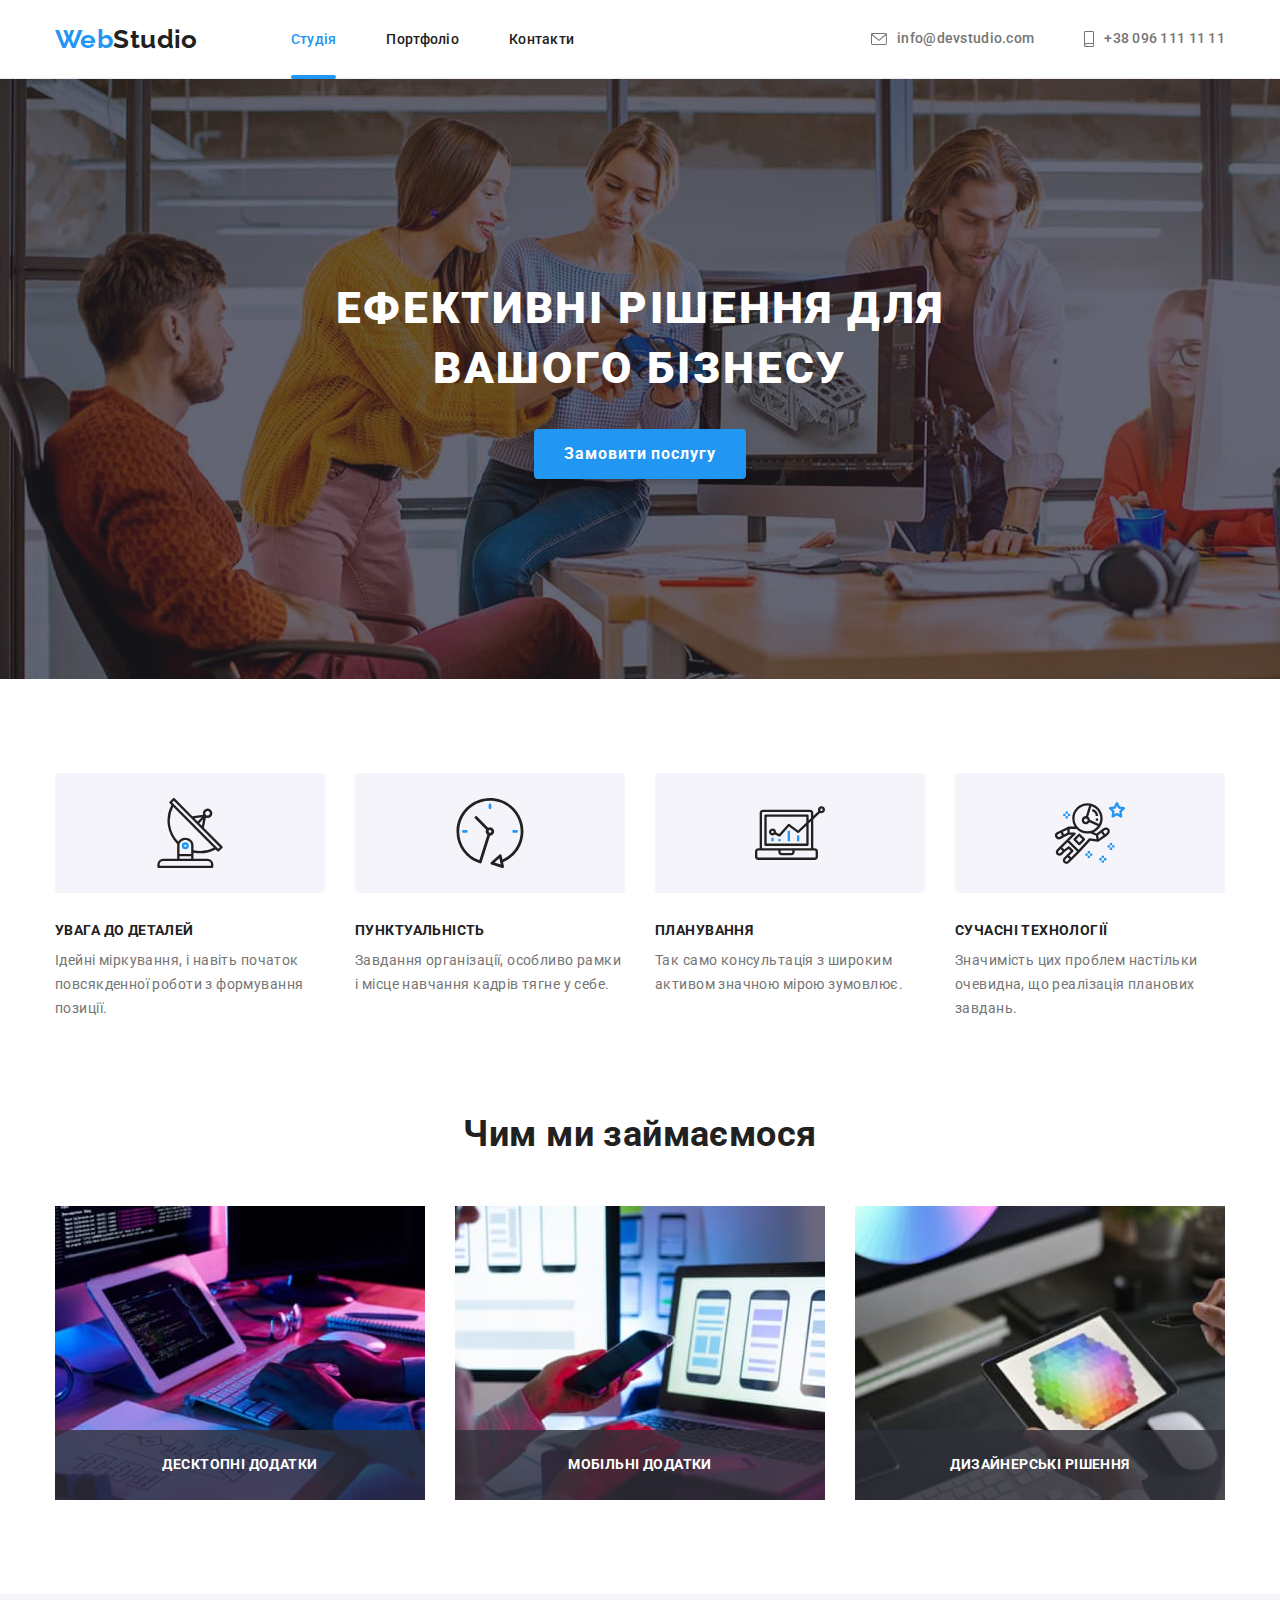
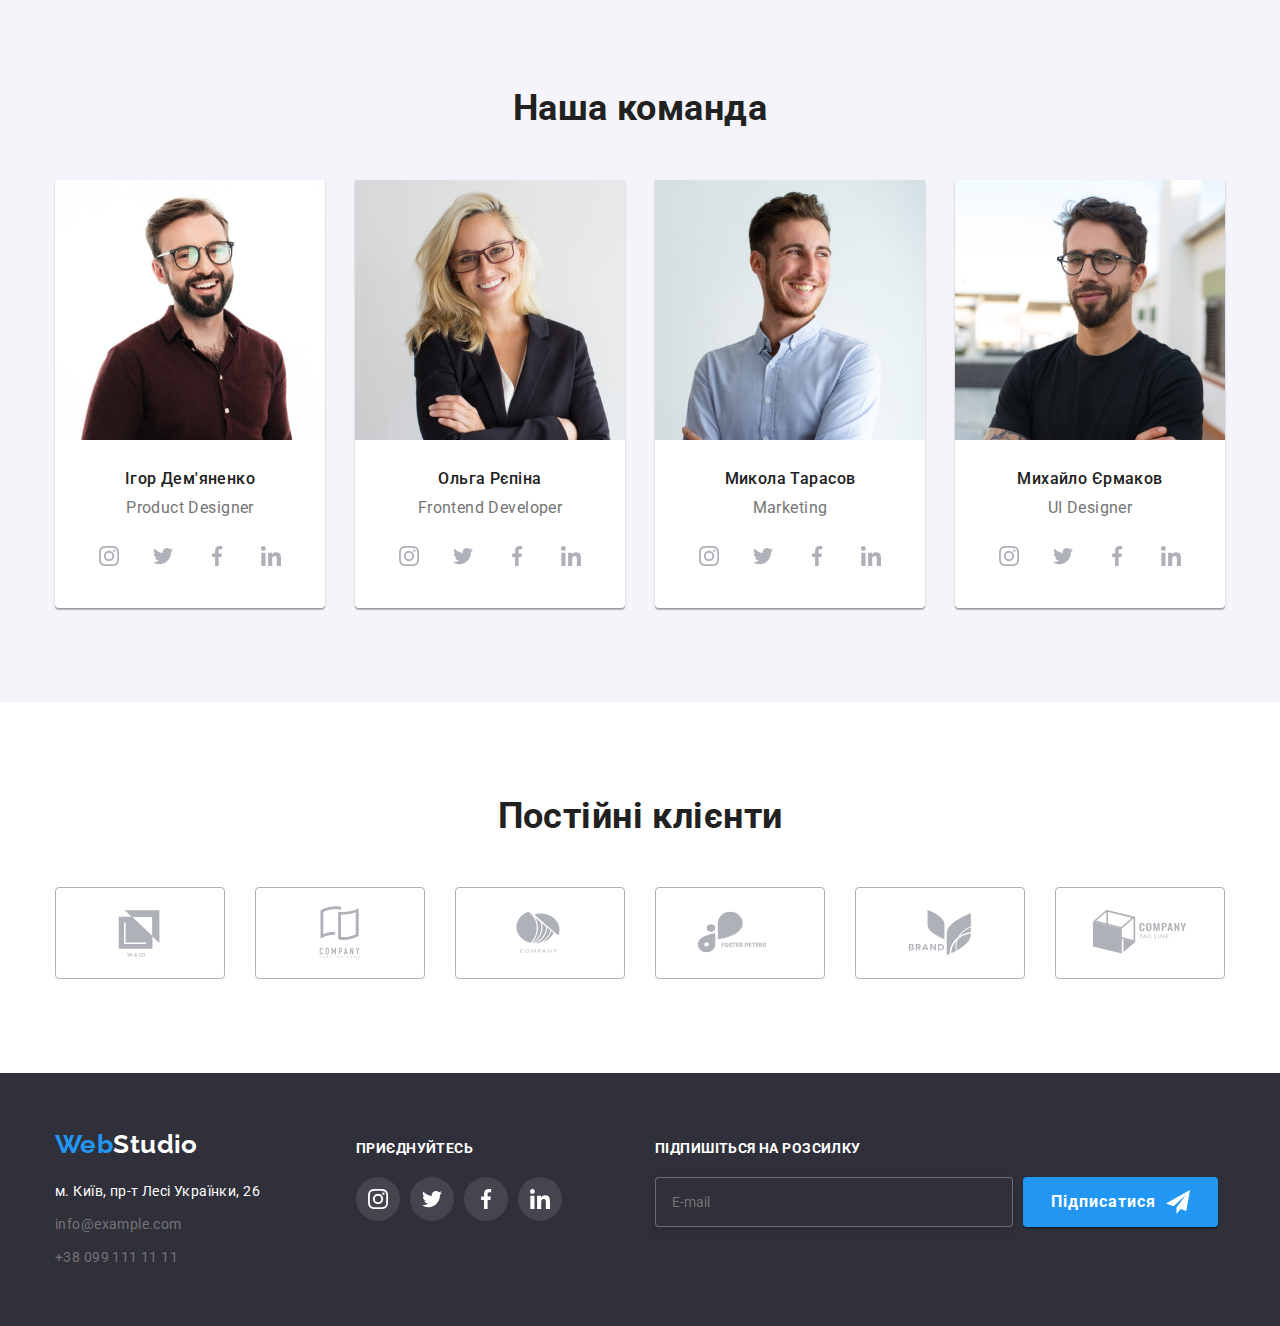
==== index.html @ 73b0afe0 "Update BEM" ====
<!DOCTYPE html>
<html lang="uk">

<head>
   <meta charset="UTF-8">
   <meta http-equiv="X-UA-Compatible" content="IE=edge">
   <meta name="viewport" content="width=device-width, initial-scale=1.0">
   <link rel="preconnect" href="https://fonts.googleapis.com">
   <link rel="preconnect" href="https://fonts.gstatic.com" crossorigin>
   <link
      href="https://fonts.googleapis.com/css2?family=Raleway:wght@700&family=Roboto:wght@400;500;700;900&display=swap"
      rel="stylesheet">
   <title>Студія</title>
   <link rel="stylesheet" href="https://cdn.jsdelivr.net/npm/modern-normalize@1.1.0/modern-normalize.min.css">
   <link rel="stylesheet" href="./css/styles.css">
</head>

<body>
   <!-- Шапка -->
   <header class="page-header page-header_border">
      <div class="page-header__box container">
         <div class="nav">
            <a class="logo" href="./index.html">
               <span class="logo__item">Web</span>Studio</a>
            <nav>
               <ul class="nav__list">
                  <li class="nav__item"><a class="nav__link nav__link_current" href="./index.html">Студія</a></li>
                  <li class="nav__item"><a class="nav__link" href="./portfolio.html">Портфоліо</a></li>
                  <li class="nav__item"><a class="nav__link" href="">Контакти</a></li>
               </ul>
            </nav>
         </div>
         <div class="contact__box">
            <ul class="contact__list">
               <li class="contact__item">
                  <a class="contact__link" href="mailto:info@devstudio.com">
                     <svg class="contact__icon" width="16" height="12">
                        <use href="./images/symbol-defs.svg#icon-envelope"></use>
                     </svg>
                     info@devstudio.com</a>
               </li>
               <li class="contact__item">
                  <a class="contact__link" href="tel:+380961111111">
                     <svg class="contact__icon" width="10" height="16">
                        <use href="./images/symbol-defs.svg#icon-smartphone"></use>
                     </svg>
                     +38 096 111 11 11</a>
               </li>
            </ul>
         </div>
      </div>
   </header>
   <main>
      <!-- Герой -->
      <div class="section-box">
         <section class="hero">
            <div class="hero__box container">
               <h1 class="hero__titel">Ефективні рішення для вашого бізнесу</h1>
               <button class="hero__button" type="button" data-modal-open>Замовити послугу</button>
            </div>
         </section>
      </div>
      <!-- Особливості -->
      <div class="section-box">
         <section class="features section">
            <div class="features__box container">
               <h2 class="visually-hidden">Особливості</h2>
               <ul class="features__list">
                  <li class="features__item">
                     <div class="features__icon-box">
                        <svg class="features__icon" width="70" height="70">
                           <use href="./images/symbol-defs.svg#icon-antenna-1"></use>
                        </svg>
                     </div>
                     <h3 class="features__titel">Увага до деталей</h3>
                     <p class="features__text">Ідейні міркування, і навіть початок повсякденної роботи з формування
                        позиції.
                     </p>
                  </li>
                  <li class="features__item">
                     <div class="features__icon-box">
                        <svg class="features__icon" width="70" height="70">
                           <use href="./images/symbol-defs.svg#icon-clock-1"></use>
                        </svg>
                     </div>
                     <h3 class="features__titel">Пунктуальність</h3>
                     <p class="features__text">Завдання організації, особливо рамки і місце навчання кадрів тягне у себе.
                     </p>
                  </li>
                  <li class="features__item">
                     <div class="features__icon-box">
                        <svg class="features__icon" width="70" height="70">
                           <use href="./images/symbol-defs.svg#icon-diagram-1"></use>
                        </svg>
                     </div>
                     <h3 class="features__titel">Планування</h3>
                     <p class="features__text">Так само консультація з широким активом значною мірою зумовлює.</p>
                  </li>
                  <li class="feature__item">
                     <div class="features__icon-box">
                        <svg class="features__icon" width="70" height="70">
                           <use href="./images/symbol-defs.svg#icon-astronaut-1"></use>
                        </svg>
                     </div>
                     <h3 class="features__titel">Сучасні технології</h3>
                     <p class="features__text">Значимість цих проблем настільки очевидна, що реалізація планових завдань.
                     </p>
                  </li>
               </ul>
            </div>
         </section>
      </div>
      <!-- Чим ми займаємося -->
      <div class="section-box">
         <section class="work">
            <div class="work__box container">
               <h2 class="work__titel titel">Чим ми займаємося</h2>
               <ul class="work__list">
                  <li class="work__item">
                     <div class="work__images__box">
                        <img src="./images/box1.jpg" alt="Розробник друкує код" width="370">
                        <p class="work__images__text">Десктопні додатки</p>
                     </div>
                  </li>


                  <li class="work__item">
                     <div class="work__images__box">
                        <img src="./images/box2.jpg" alt="Розробник друкує код" width="370">
                        <p class="work__images__text">Мобільні додатки</p>
                     </div>
                  </li>

                  <li class="work__item">
                     <div class="work__images__box">
                        <img src="./images/box3.jpg" alt="Розробник друкує код" width="370">
                        <p class="work__images__text">Дизайнерські рішення</p>
                     </div>
                  </li>

               </ul>
            </div>
         </section>
      </div>
      <!-- Наша команда -->
      <div class="section-box">
         <section class="team section">
            <div class="team__box container">
               <h2 class="team__titel titel">Наша команда</h2>
               <ul class="team__list">
                  <li class="team__item">
                     <img src="./images/img-t.jpg" alt="Ігор Дем'яненко" width="270">
                     <div class="team-list__box">
                        <h3 class="team__name">Ігор Дем'яненко</h3>
                        <p class="team__position">Product Designer</p>
                        <ul class="social__list">
                           <li class="social__item">
                              <a href="" class="social__link">
                                 <svg class=" social__icon" width="20" height="20">
                                    <use href="./images/symbol-defs.svg#icon-instagram-2"></use>
                                 </svg>
                              </a>
                           </li>
                           <li class="social__item">
                              <a href="" class="social__link">
                                 <svg class="social__icon" width="20" height="20">
                                    <use href="./images/symbol-defs.svg#icon-twitter-1"></use>
                                 </svg>
                              </a>
                           </li>
                           <li class="social__item">
                              <a href="" class="social__link">
                                 <svg class="social__icon" width="20" height="20">
                                    <use href="./images/symbol-defs.svg#icon-facebook-1"></use>
                                 </svg>
                              </a>
                           </li>
                           <li class="social__item">
                              <a href="" class="social__link">
                                 <svg class="social__icon" width="20" height="20">
                                    <use href="./images/symbol-defs.svg#icon-linkedin-1"></use>
                                 </svg>
                              </a>
                           </li>
                        </ul>
                     </div>
                  </li>
                  <li class="team__item">
                     <img src="./images/img-t-1.jpg" alt="Ольга Рєпіна" width="270">
                     <div class="team-list__box">
                        <h3 class="team__name">Ольга Рєпіна</h3>
                        <p class="team__position">Frontend Developer</p>
                        <ul class="social__list">
                           <li class="social__item">
                              <a href=" " class="social__link">
                                 <svg class=" social__icon" width="20" height="20">
                                    <use href="./images/symbol-defs.svg#icon-instagram-2"></use>
                                 </svg>
                              </a>
                           </li>
                           <li class="social__item">
                              <a href="" class="social__link">
                                 <svg class="social__icon" width="20" height="20">
                                    <use href="./images/symbol-defs.svg#icon-twitter-1"></use>
                                 </svg>
                              </a>
                           </li>
                           <li class="social__item">
                              <a href="" class="social__link">
                                 <svg class="social__icon" width="20" height="20">
                                    <use href="./images/symbol-defs.svg#icon-facebook-1"></use>
                                 </svg>
                              </a>
                           </li>
                           <li class="social__item">
                              <a href="" class="social__link">
                                 <svg class="social__icon" width="20" height="20">
                                    <use href="./images/symbol-defs.svg#icon-linkedin-1"></use>
                                 </svg>
                              </a>
                           </li>
                        </ul>
                     </div>
                  </li>
                  <li class="team__item">
                     <img src="./images/img-t-2.jpg" alt="Микола Тарасов" width="270">
                     <div class="team-list__box">
                        <h3 class="team__name">Микола Тарасов</h3>
                        <p class="team__position">Marketing</p>
                        <ul class="social__list">
                           <li class="social__item">
                              <a href="" class="social__link">
                                 <svg class=" social__icon" width="20" height="20">
                                    <use href="./images/symbol-defs.svg#icon-instagram-2"></use>
                                 </svg>
                              </a>
                           </li>
                           <li class="social__item">
                              <a href="" class="social__link">
                                 <svg class="social__icon" width="20" height="20">
                                    <use href="./images/symbol-defs.svg#icon-twitter-1"></use>
                                 </svg>
                              </a>
                           </li>
                           <li class="social__item">
                              <a href="" class="social__link">
                                 <svg class="social__icon" width="20" height="20">
                                    <use href="./images/symbol-defs.svg#icon-facebook-1"></use>
                                 </svg>
                              </a>
                           </li>
                           <li class="social__item">
                              <a href="" class="social__link">
                                 <svg class="social__icon" width="20" height="20">
                                    <use href="./images/symbol-defs.svg#icon-linkedin-1"></use>
                                 </svg>
                              </a>
                           </li>
                        </ul>
                     </div>
                  </li>
                  <li class="team__item">
                     <img src="./images/img-t-3.jpg" alt="Михайло Єрмаков" width="270">
                     <div class="team-list__box">
                        <h3 class="team__name">Михайло Єрмаков</h3>
                        <p class="team__position">UI Designer</p>
                        <ul class="social__list">
                           <li class="social__item">
                              <a href="" class="social__link">
                                 <svg class=" social__icon" width="20" height="20">
                                    <use href="./images/symbol-defs.svg#icon-instagram-2"></use>
                                 </svg>
                              </a>
                           </li>
                           <li class="social__item">
                              <a href="" class="social__link">
                                 <svg class="social__icon" width="20" height="20">
                                    <use href="./images/symbol-defs.svg#icon-twitter-1"></use>
                                 </svg>
                              </a>
                           </li>
                           <li class="social__item">
                              <a href="" class="social__link">
                                 <svg class="social__icon" width="20" height="20">
                                    <use href="./images/symbol-defs.svg#icon-facebook-1"></use>
                                 </svg>
                              </a>
                           </li>
                           <li class="social__item">
                              <a href="" class="social__link">
                                 <svg class="social__icon" width="20" height="20">
                                    <use href="./images/symbol-defs.svg#icon-linkedin-1"></use>
                                 </svg>
                              </a>
                           </li>
                        </ul>
                     </div>
                  </li>
               </ul>
            </div>
         </section>
      </div>
      <!--Постійні клієнти -->
      <div class="section-box">
         <section class="clients section">
            <div class="clients__box container">
               <h2 class="clients__titel titel">Постійні клієнти</h2>
               <ul class="clients__list">
                  <li class="clients__item">
                     <a class="clients__link" href="">
                        <svg class="clients__icon" width="106" height="60">
                           <use href="./images/symbol-defs.svg#icon-Logo"></use>
                        </svg>
                     </a>
                  </li>
                  <li class="clients__item">
                     <a class="clients__link" href="">
                        <svg class="clients__icon" width="106" height="60">
                           <use href="./images/symbol-defs.svg#icon-Logo-1"></use>
                        </svg>
                     </a>
                  </li>
                  <li class="clients__item">
                     <a class="clients__link" href="">
                        <svg class="clients__icon" width="106" height="60">
                           <use href="./images/symbol-defs.svg#icon-Logo-2"></use>
                        </svg>
                     </a>
                  </li>
                  <li class="clients__item">
                     <a class="clients__link" href="">
                        <svg class="clients__icon" width="106" height="60">
                           <use href="./images/symbol-defs.svg#icon-Logo-3"></use>
                        </svg>
                     </a>
                  </li>
                  <li class="clients__item">
                     <a class="clients__link" href="">
                        <svg class="clients__icon" width="106" height="60">
                           <use href="./images/symbol-defs.svg#icon-Logo-4"></use>
                        </svg>
                     </a>
                  </li>
                  <li class="clients__item">
                     <a class="clients__link" href="">
                        <svg class="clients__icon" width="106" height="60">
                           <use href="./images/symbol-defs.svg#icon-Logo-5"></use>
                        </svg>
                     </a>
                  </li>
               </ul>
            </div>

         </section>
      </div>
   </main>
   <footer class="footer">
      <div class="footer__box container">
         <div>
            <a class="footer__logo" href="./index.html"><span class="logo__item">Web</span>Studio</a>
            <address class="address">
               <ul class="address__list">
                  <li class="footer__item"><a class="address__link" href="https://goo.gl/maps/CPtrU1FHBa2aNyZL9"
                        target="_blank" rel="noopener noreferrer nofollow">м.
                        Київ, пр-т Лесі Українки, 26</a></li>
                  <li class="footer__item"><a class="footer__link" href="mailto:info@example.com">info@example.com</a>
                  </li>
                  <li class="footer__item"><a class="footer__link" href="tel:+380991111111">+38 099 111 11 11</a></li>
               </ul>
            </address>
         </div>
         <div class="footer-social__box">
            <p class="footer-social__text">Приєднуйтесь</p>
            <ul class="footer-social__list">
               <li class="footer-social__item">
                  <a href="" class="footer-social__link">
                     <svg class="footer-social__icon" width="20" height="20">
                        <use href="./images/symbol-defs.svg#icon-instagram-2"></use>
                     </svg>
                  </a>
               </li>
               <li class="footer-social__item">
                  <a href="" class="footer-social__link">
                     <svg class="footer-social__icon" width="20" height="20">
                        <use href="./images/symbol-defs.svg#icon-twitter-1"></use>
                     </svg>
                  </a>
               </li>
               <li class="footer-social__item">
                  <a href="" class="footer-social__link">
                     <svg class="footer-social__icon" width="20" height="20">
                        <use href="./images/symbol-defs.svg#icon-facebook-1"></use>
                     </svg>
                  </a>
               </li>
               <li class="footer-social__item">
                  <a href="" class="footer-social__link">
                     <svg class="footer-social__icon" width="20" height="20">
                        <use href="./images/symbol-defs.svg#icon-linkedin-1"></use>
                     </svg>
                  </a>
               </li>
            </ul>
         </div>
         <div class="footer-form__box">
            <p class="footer-form__text">Підпишіться на розсилку</p>
            <form class="footer-form">
               <label class="footer-form__label" for="user-email-subscribe">
                  <input class="footer-form__input" id="user-email-subscribe" type="email" name="email-subscribe"
                     placeholder="E-mail" minlength="3" required>
               </label>
               <button class="footer-form__button" type="submit">Підписатися
                  <svg class="footer-form__button__icon" width="24" height="24">
                     <use href="./images/symbol-defs.svg#icon-icon-send"></use>
                  </svg>
               </button>
            </form>
         </div>
      </div>
   </footer>
   <!-- Модельне вікно -->
   <div class="backdrop is-hidden" data-modal>
      <div class="modal__box">
         <button type="button" class="modal__close-button" data-modal-close>
            <svg class="modal__close-button-icon" width="18" height="18">
               <use href="./images/symbol-defs.svg#icon-close-black"></use>
            </svg>
         </button>
         <p class="modal__area-text">Залиште свої дані, ми вам передзвонимо</p>
         <form class="modal-form">
            <label class="modal-form__box" for="user-name">
               <span class="modal-form__text">Ім'я</span>
               <span class="modal-form__input-box">
                  <input class="modal-form__input" id="user-name" name="user-name" type="text" minlength="3" required>
                  <span class="modal-form__icon-box">
                     <svg class="modal-form__icon" width="18" height="18">
                        <use href="./images/symbol-defs.svg#icon-person-black-18dp-1"></use>
                     </svg>
                  </span>
               </span>
            </label>
            <label class="modal-form__box" for="user-tel">
               <span class="modal-form__text">Телефон</span>
               <span class="modal-form__input-box">
                  <input class="modal-form__input" id="user-tel" name="user-tel" type="tel" minlength="3" required>
                  <span class="modal-form__icon-box">
                     <svg class="modal-form__icon" width="18" height="18">
                        <use href="./images/symbol-defs.svg#icon-phone-black-18dp-1"></use>
                     </svg>
                  </span>
               </span>
            </label>
            <label class="modal-form__box" for="user-email">
               <span class="modal-form__text">Пошта</span>
               <span class="modal-form__input-box">
                  <input class="modal-form__input" id="user-email" name="user-email" type="email" minlength="3" required>
                  <span class="modal-form__icon-box">
                     <svg class="modal-form__icon" width="18" height="18">
                        <use href="./images/symbol-defs.svg#icon-email-black-18dp-1"></use>
                     </svg>
                  </span>
               </span>
            </label>
            <label class="modal-form__messege-box" for="user-messege">
               <span class="modal-form__text">Коментар</span>
               <textarea class="modal-form__messege" id="user-messege" name="messege"
                  placeholder="Введіть текст"></textarea>
            </label>
            <input class="modal-form__check visually-hidden" id="user-policy" name="user-policy" type="checkbox">
            <label class="modal-form__check-box" for="user-policy">
               <span class="modal-form__check-text">Погоджуюся з розсилкою та приймаю&nbsp;<a
                     class="modal-form__check-link" href="">Умови договору</a>
               </span>
            </label>
            <button class="modal-form__submit-button" type="submit">Відправити</button>
         </form>
      </div>
   </div>
   <script src="./js/modal.js"></script>
</body>

</html>
---- css/styles.css ----
:root {
   --brand-color: #212121;
   --second-color: #757575;
   --basic-color: #ffffff;
   --hover-color: #2196f3;
   --background: #2f303a;
   --background-hover: #188ce8;
   --background-second: #f5f4fa;
   --border-header-color: #ececec;
   --border-color: #eeeeee;
   --second-border-color: #afb1b8;
   --background-social-color: rgba(255, 255, 255, 0.1);
   --background-prtfolio-color: rgba(33, 150, 243, 0.9);
   --background-work-text-color: rgba(47, 48, 58, 0.8);
}

body {
   font-size: 14px;
   font-family: "Roboto", sans-serif;
   letter-spacing: 0.03em;
   color: var(--brand-color);
   background-color: var(--basic-color);
}
h1,
h2,
h3,
h4,
p {
   margin-top: 0;
   margin-bottom: 0;
}
img {
   display: block;
}

ul {
   list-style: none;
   margin-top: 0;
   margin-bottom: 0;
   padding-left: 0;
}
a {
   text-decoration: none;
}
.page-header_border {
   border-bottom: 1px solid var(--border-header-color);
}
.section-box {
   max-width: 1600px;
   margin-left: auto;
   margin-right: auto;
}
.container {
   width: 1200px;
   margin-left: auto;
   margin-right: auto;
   padding-left: 15px;
   padding-right: 15px;
}

.section {
   padding-top: 94px;
   padding-bottom: 94px;
}
.visually-hidden {
   position: absolute;
   white-space: nowrap;
   width: 1px;
   height: 1px;
   overflow: hidden;
   border: 0;
   padding: 0;
   clip: rect(0 0 0 0);
   clip-path: inset(50%);
   margin: -1px;
}

.titel {
   font-weight: 700;
   font-size: 36px;
   line-height: 1.16;
   text-align: center;
}
/* Шапка */

.page-header {
   padding-top: 24px;
   padding-bottom: 23px;
}
.page-header__box {
   display: flex;
   align-items: center;
   justify-content: space-between;
}

.logo {
   display: flex;
   font-family: "Raleway", sans-serif;
   font-weight: 700;
   font-size: 26px;
   line-height: 1.19;
   color: var(--brand-color);
   margin-right: 93px;
}
.logo__item {
   color: var(--hover-color);
}
.nav {
   display: flex;
   justify-content: center;
   align-items: center;
}
.nav__list {
   display: flex;
   justify-content: center;
   align-items: center;
}
.nav__item:not(:last-child) {
   margin-right: 50px;
}

.nav__link {
   position: relative;
   padding-top: 32px;
   padding-bottom: 32px;
   font-weight: 500;
   font-size: 14px;
   line-height: 1.14;
   letter-spacing: 0.02em;
   color: var(--brand-color);
   transition: color 250ms cubic-bezier(0.4, 0, 0.2, 1);
}
.nav__link_current::after {
   position: absolute;
   bottom: 0;
   left: 0;
   display: block;
   width: 100%;
   height: 4px;
   background-color: var(--hover-color);
   border-radius: 2px;
   content: "";
}
.nav__link_current {
   color: var(--hover-color);
}
.nav__link:hover,
.nav__link:focus,
.contact__link:hover,
.contact__link:focus{
   color: var(--hover-color);
}
.contact__list {
   display: flex;
   justify-content: flex-start;
   align-items: center;
}

.contact__item {
   display: flex;
   justify-content: center;
   align-items: center;
   font-weight: 500;
   font-size: 14px;
   line-height: 1.14;
   letter-spacing: 0.02em;
}
.contact__item:first-child {
   margin-right: 50px;
}
.contact__link {
   display: flex;
   justify-content: center;
   align-items: center;
   color: var(--second-color);
   fill: currentColor;
   transition: color 250ms cubic-bezier(0.4, 0, 0.2, 1);
}
.contact__icon {
   margin-right: 10px;
}

.address__link {
   transition: color 250ms cubic-bezier(0.4, 0, 0.2, 1);
}

/* Герой */

.hero {
   padding-top: 200px;
   padding-bottom: 200px;
   background-image: linear-gradient(rgba(47, 48, 58, 0.4), rgba(47, 48, 58, 0.4)), url(../images/bg.jpg);
   background-color: var(--background);
   background-size: 1600px;
}
.hero__box {
   display: flex;
   flex-direction: column;
   align-items: center;
   text-align: center;
}
.hero__titel {
   font-weight: 900;
   font-size: 44px;
   line-height: 1.36;
   letter-spacing: 0.06em;
   text-transform: uppercase;
   color: var(--basic-color);
   width: 696px;
   margin-bottom: 30px;
}

.hero__button {
   font-family: inherit;
   font-weight: 700;
   font-size: 16px;
   line-height: 1.88;
   letter-spacing: 0.06em;
   color: var(--basic-color);
   cursor: pointer;
   background-color: var(--hover-color);
   border: 0px;
   border-radius: 4px;
   padding: 10px 30px;
   box-shadow: 0px 4px 4px rgba(0, 0, 0, 0.15);
   transition: background-color 250ms cubic-bezier(0.4, 0, 0.2, 1), box-shadow 250ms cubic-bezier(0.4, 0, 0.2, 1);
}
.hero__button:hover,
.hero__button:focus {
   background-color: var(--background-hover);
   box-shadow: 0px 4px 4px rgba(0, 0, 0, 0.15);
}

/* Особливості */

.features__list {
   display: flex;
   align-items: flex-start;
   gap: 30px;
}
.features__item {
   max-width: 270px;
}
.features__icon-box {
   display: flex;
   justify-content: center;
   align-items: center;
   background-color: var(--background-second);
   border-radius: 4px;
   width: 270px;
   height: 120px;
   margin-bottom: 30px;
}

.features__titel {
   font-weight: 700;
   font-size: 14px;
   line-height: 1.14;
   text-transform: uppercase;
   margin-bottom: 10px;
}
.features__text {
   font-size: 14px;
   line-height: 1.71;
   color: var(--second-color);
}

/* Чим ми займаємося */

.work {
   padding-bottom: 94px;
}
.work__titel {
   margin-bottom: 50px;
}
.work__list {
   display: flex;
   align-items: center;
   gap: 30px;
}
.work__images__box {
   position: relative;
}
.work__images__text {
   position: absolute;
   display: flex;
   justify-content: center;
   align-items: center;
   bottom: 0;
   left: 0;
   width: 370px;
   height: 70px;
   background-color: var(--background-work-text-color);
   font-weight: 700;
   font-size: 14px;
   line-height: 1.14;
   text-align: center;
   text-transform: uppercase;
   color: var(--basic-color);
}

/* Наша команда */
.team {
   background-color: var(--background-second);
}
.team__list {
   display: flex;
   align-items: center;
}
.team__item {
   background-color: var(--basic-color);
   box-shadow: 0px 1px 3px rgba(0, 0, 0, 0.12), 0px 1px 1px rgba(0, 0, 0, 0.14), 0px 2px 1px rgba(0, 0, 0, 0.2);
   border-radius: 0px 0px 4px 4px;
}
.team__item:not(:last-child) {
   margin-right: 30px;
}
.team__titel {
   margin-bottom: 50px;
}
.team-list__box {
   padding: 30px 30px;
}
.team__name {
   font-weight: 500;
   font-size: 16px;
   line-height: 1.18;
   text-align: center;
   margin-bottom: 10px;
}
.team__position {
   font-size: 16px;
   line-height: 1.18;
   text-align: center;
   color: var(--second-color);
}
.social__list {
   display: flex;
   justify-content: center;
   gap: 10px;
   margin-top: 16px;
}
.social__link {
   display: flex;
   justify-content: center;
   align-items: center;
   width: 44px;
   height: 44px;
   border-radius: 50%;
   color: var(--second-border-color);
   fill: currentColor;
   transition: background-color 250ms cubic-bezier(0.4, 0, 0.2, 1), color 250ms cubic-bezier(0.4, 0, 0.2, 1);
}
.social__link:hover,
.social__link:focus {
   background-color: var(--hover-color);
}
.social__link:hover .social-list-icon,
.social__link:focus .social-list-icon {
   fill: var(--basic-color);
}

/* Постійні клієнти */

.clients__list {
   display: flex;
   justify-content: center;
   align-items: center;
   margin-top: 50px;
   gap: 30px;
}
.clients__item {
   display: flex;
   justify-content: center;
   align-items: center;
}

.clients__link {
   display: flex;
   justify-content: center;
   align-items: center;
   color: var(--second-border-color);
   width: 170px;
   height: 92px;
   border: 1px solid var(--second-border-color);
   border-radius: 4px;
   fill: currentColor;
   transition: border 250ms cubic-bezier(0.4, 0, 0.2, 1), color 250ms cubic-bezier(0.4, 0, 0.2, 1);
}
.clients__link:hover,
.clients__link:focus {
   border: 1px solid var(--hover-color);
   color: var(--hover-color);
   fill: currentColor;
}
.clients__icon {
   display: flex;
   justify-content: center;
   align-items: center;
}

/* Підвал */
.footer {
   max-width: 1600px;
   margin-left: auto;
   margin-right: auto;
   background-color: var(--background);
   padding-top: 56px;
   padding-bottom: 56px;
}
.footer__box {
   display: flex;
   justify-content: flex-start;
   align-items: baseline;
}

.footer__logo {
   font-family: "Raleway", sans-serif;
   font-weight: 700;
   font-size: 26px;
   line-height: 1.19;
   color: var(--basic-color);
   margin-bottom: 20px;
}

.footer__item:not(:last-child) {
   margin-bottom: 9px;
}
.address {
   display: flex;
   align-items: flex-start;
   flex-direction: column;
   font-style: normal;
   font-size: 14px;
   line-height: 1.71;
   width: 231px;
   margin-top: 20px;
}
.address__link {
   display: flex;
   align-items: flex-start;
   flex-direction: column;
   color: var(--basic-color);
}
.address__link:hover, .footer__link:hover,
.address__link:focus, .footer__link:focus {
   color: var(--hover-color);
}
.footer__link {
   display: flex;
   justify-content: flex-start;
   align-items: center;
   color: var(--second-color);
   fill: currentColor;
   transition: color 250ms cubic-bezier(0.4, 0, 0.2, 1);
}

.footer-social__box {
   display: flex;
   justify-content: center;
   align-items: flex-start;
   flex-direction: column;

   margin-left: 70px;
}
.footer-social__text {
   font-weight: 700;
   font-size: 14px;
   line-height: 1.14;
   letter-spacing: 0.03em;
   text-transform: uppercase;
   color: var(--basic-color);
   display: flex;
   justify-content: flex-start;
}
.footer-social__list {
   display: flex;
   justify-content: flex-start;
   align-items: flex-start;
   gap: 10px;
   margin-top: 20px;
}
.footer-social__link {
   display: flex;
   justify-content: center;
   align-items: center;
   width: 44px;
   height: 44px;
   border-radius: 50%;
   background-color: var(--background-social-color);
   transition: background-color 250ms cubic-bezier(0.4, 0, 0.2, 1);
}
.footer-social__link:hover,
.footer-social__link:focus {
   background-color: var(--hover-color);
}
.footer-social__icon {
   fill: var(--basic-color);
   transition: fill 250ms cubic-bezier(0.4, 0, 0.2, 1);
}
.footer-social__link:hover .footer-social__icon,
.footer-social__link:focus .footer-social__icon {
   fill: var(--basic-color);
}

.footer-form__box {
   display: flex;
   justify-content: center;
   align-items: flex-start;
   flex-direction: column;
   margin-left: 93px;
}
.footer-form {display: flex;
   justify-content: center;
   align-items: flex-start;
}
.footer-form__text {
   display: flex;
   margin-bottom: 20px;
   font-weight: 700;
   font-size: 14px;
   line-height: 1.14;
   text-transform: uppercase;
   color: var(--basic-color);
}
.footer-form__label {
   margin-right: 10px;
}
.footer-form__input {
   display: block;
   width: 358px;
   height: 50px;

   padding-left: 16px;
   color: var(--basic-color);
   background-color: var(--background);
   border: 1px solid rgba(255, 255, 255, 0.3);
   filter: drop-shadow(0px 4px 4px rgba(0, 0, 0, 0.15));
   border-radius: 4px;
   transition: border-color 250ms cubic-bezier(0.4, 0, 0.2, 1);
}
.footer-form__input:focus {
   outline: none;
   border-color: var(--hover-color);
}

.footer-form__button {
   display: flex;
   justify-content: baseline;
   align-items: center;
   margin: 0 auto;
   font-family: inherit;
   font-weight: 700;
   font-size: 16px;
   line-height: 1.88;
   letter-spacing: 0.06em;
   color: var(--basic-color);
   cursor: pointer;
   background-color: var(--hover-color);
   border: 0px;
   border-radius: 4px;
   padding: 10px 28px;
   box-shadow: 0px 1px 3px rgba(0, 0, 0, 0.12), 0px 1px 1px rgba(0, 0, 0, 0.14), 0px 2px 1px rgba(0, 0, 0, 0.2);
   transition: background-color 250ms cubic-bezier(0.4, 0, 0.2, 1), box-shadow 250ms cubic-bezier(0.4, 0, 0.2, 1);
}
.footer-form__button:hover,
.footer-form__button:focus {
   background-color: var(--background-hover);
   box-shadow: 0px 1px 3px rgba(0, 0, 0, 0.12), 0px 1px 1px rgba(0, 0, 0, 0.14), 0px 2px 1px rgba(0, 0, 0, 0.2);
}

.footer-form__button__icon {
   display: block;
   margin-left: 10px;
}

/* Фільтр */

.filter__box {
   margin-bottom: 50px;
}
.filter__list {
   font-weight: 500;
   font-size: 16px;
   line-height: 1.62;
   display: flex;
   align-items: center;
   justify-content: center;
}

.filter__item {
   text-align: center;
}
.filter__item:not(:last-child) {
   margin-right: 8px;
}
.filter__button {
   font-family: inherit;
   font-weight: 500;
   font-size: 16px;
   line-height: 1.62;
   text-align: center;
   cursor: pointer;
   border: 0px;
   border-radius: 4px;
   padding-top: 6px;
   padding-bottom: 6px;
   padding-left: 22px;
   padding-right: 22px;
   color: var(--brand-color);
   background-color: var(--background-second);
   transition: background-color 250ms cubic-bezier(0.4, 0, 0.2, 1), color 250ms cubic-bezier(0.4, 0, 0.2, 1),
      box-shadow 250ms cubic-bezier(0.4, 0, 0.2, 1);
}
.filter__button:hover,
.filter__button:focus {
   background-color: var(--hover-color);
   color: var(--basic-color);
   box-shadow: 0px 3px 1px rgba(0, 0, 0, 0.1), 0px 1px 2px rgba(0, 0, 0, 0.08), 0px 2px 2px rgba(0, 0, 0, 0.12);
}

/* Портфоліо */

.portfolio__list {
   display: flex;
   align-items: center;
   justify-content: space-around;
   flex-wrap: wrap;
   gap: 30px;
}
.portfolio__link {
   display: block;
   color: inherit;
   width: 370px;
   height: 404px;
   transition: box-shadow 250ms cubic-bezier(0.4, 0, 0.2, 1);
}
.portfolio__link:hover,
.portfolio__link:focus {
   box-shadow: 0px 1px 1px rgba(0, 0, 0, 0.12), 0px 4px 4px rgba(0, 0, 0, 0.06), 1px 4px 6px rgba(0, 0, 0, 0.16);
}
.portfolio__subtitel {
   font-weight: 700;
   font-size: 18px;
   line-height: 2;
   letter-spacing: 0.06em;
   margin-bottom: 4px;
}
.portfolio__text {
   font-size: 16px;
   line-height: 1.88;
   color: var(--second-color);
}
.portfolio__border {
   padding-top: 20px;
   padding-bottom: 20px;
   padding-left: 24px;
   padding-right: 24px;
   border-left: 1px solid var(--border-color);
   border-right: 1px solid var(--border-color);
   border-bottom: 1px solid var(--border-color);
}
.portfolio__img {
   position: relative;
   overflow: hidden;
}
.overlay {
   position: absolute;
   font-size: 18px;
   line-height: 1.56;
   color: var(--basic-color);
   top: 0;
   left: 0;
   width: 100%;
   height: 100%;
   padding: 63px 24px;
   background-color: var(--background-prtfolio-color);

   transform: translate(0, 100%);
   transition: transform 250ms cubic-bezier(0.4, 0, 0.2, 1);
}
.portfolio__link:hover .overlay,
.portfolio__link:focus .overlay {
   transform: translate(0, 0);
}

/* Модельне вікно */

.backdrop {
   position: fixed;
   z-index: 100;
   top: 0;
   left: 0;
   width: 100%;
   height: 100%;
   background-color: rgba(0, 0, 0, 0.2);
   transition: opacity 400ms, visibility 450ms;
}
.backdrop.is-hidden {
   visibility: hidden;
   opacity: 0;
   pointer-events: none;
}
.modal__box {
   display: flex;
   flex-direction: column;
   padding: 40px;
   position: absolute;
   top: 50%;
   left: 50%;
   transform: translate(-50%, -50%);
   width: 528px;
   height: 581px;
   background-color: var(--basic-color);
   box-shadow: 0px 1px 3px rgba(0, 0, 0, 0.12), 0px 1px 1px rgba(0, 0, 0, 0.14), 0px 2px 1px rgba(0, 0, 0, 0.2);
   border-radius: 4px;
}
.modal__close-button {
   position: absolute;
   display: flex;
   justify-content: center;
   align-items: center;
   width: 30px;
   height: 30px;
   border: 1px solid rgba(0, 0, 0, 0.1);
   border-radius: 50%;
   top: 8px;
   right: 8px;
   cursor: pointer;
   background-color: var(--basic-color);
   transition: fill 250ms cubic-bezier(0.4, 0, 0.2, 1);
}
.modal__close-button:hover,
.modal__close-button:focus {
   fill: var(--hover-color);
}
.modal__close-button-icon {
   display: flex;
   justify-content: center;
   align-items: center;
}

.modal__area-text {
   display: flex;
   justify-content: center;
   margin-bottom: 12px;
   font-weight: 700;
   font-size: 20px;
   line-height: 1.15;
   text-align: center;

   color: var(--brand-color);
}

.modal-form__box {
   display: block;
   margin-bottom: 10px;
}
.modal-form__text {
   display: block;
   margin-bottom: 4px;
   font-size: 12px;
   line-height: 1.16;
   letter-spacing: 0.01em;

   color: var(--second-color);
}
.modal-form__input-box {
   display: block;
   position: relative;
}
.modal-form__input {
   width: 100%;
   height: 40px;
   border: 1px solid rgba(33, 33, 33, 0.2);
   border-radius: 4px;
   padding-left: 42px;
   transition: border-color 250ms cubic-bezier(0.4, 0, 0.2, 1);
}
.modal-form__input:focus {
   outline: none;
   border-color: var(--hover-color);
}

.modal-form__icon {
   position: absolute;
   top: 50%;
   left: 12px;
   transform: translateY(-50%);
   transition: fill 250ms cubic-bezier(0.4, 0, 0.2, 1);
}
.modal-form__input:focus + .modal-form__icon-box {
   fill: var(--hover-color);
}
.modal-form__messege-box {
   display: block;
   margin-bottom: 20px;
}
.modal-form__messege {
   resize: none;
   width: 100%;
   height: 120px;
   border: 1px solid rgba(33, 33, 33, 0.2);
   border-radius: 4px;
   padding: 12px 16px;
   transition: border-color 250ms cubic-bezier(0.4, 0, 0.2, 1);
}
.modal-form__messege:focus {
   outline: none;
   border-color: var(--hover-color);
}
.modal-form__messege::placeholder {
   font-size: 12px;
   line-height: 1.16;
   letter-spacing: 0.01em;

   color: rgba(117, 117, 117, 0.5);
}

.modal-form__check-box {
   display: flex;
   justify-content: flex-start;
   align-items: center;
   margin-left: 12px;
   margin-bottom: 30px;
}

.modal-form__check-box::before {
   display: block;
   width: 16px;
   height: 15px;
   border: 2px solid var(--brand-color);
   border-radius: 2px;
   cursor: pointer;
   content: "";
   transition: border-color 250ms cubic-bezier(0.4, 0, 0.2, 1);
}
.modal-form__check:checked + .modal-form__check-box::before {
   background-color: var(--hover-color);
   background-image: url(../images/Vector.svg);
   background-repeat: no-repeat;
   background-position: center;
   border-color: var(--hover-color);
}
.modal-form__check:focus + .modal-form__check-box::before {
   border-color: var(--hover-color);
}

.modal-form__check-text {
   margin-left: 7px;
   font-size: 14px;
   line-height: 1.71;
   color: var(--second-color);
}
.modal-form__check-link {
   font-family: inherit;
   font-size: 14px;
   line-height: 1.71;
   text-decoration: underline;
   color: var(--hover-color);
}
.modal-form__submit-button {
   display: flex;
   justify-content: center;
   align-items: center;
   align-self: center;
   margin: 0 auto;
   font-family: inherit;
   font-weight: 700;
   font-size: 16px;
   line-height: 1.88;
   letter-spacing: 0.06em;
   color: var(--basic-color);
   cursor: pointer;
   background-color: var(--hover-color);
   border: 0px;
   border-radius: 4px;
   padding: 10px 52px;
   box-shadow: 0px 1px 3px rgba(0, 0, 0, 0.12), 0px 1px 1px rgba(0, 0, 0, 0.14), 0px 2px 1px rgba(0, 0, 0, 0.2);
   transition: background-color 250ms cubic-bezier(0.4, 0, 0.2, 1), box-shadow 250ms cubic-bezier(0.4, 0, 0.2, 1);
}
.modal-form__submit-button:hover,
.modal-form__submit-button:focus {
   background-color: var(--background-hover);
   box-shadow: 0px 1px 3px rgba(0, 0, 0, 0.12), 0px 1px 1px rgba(0, 0, 0, 0.14), 0px 2px 1px rgba(0, 0, 0, 0.2);
}
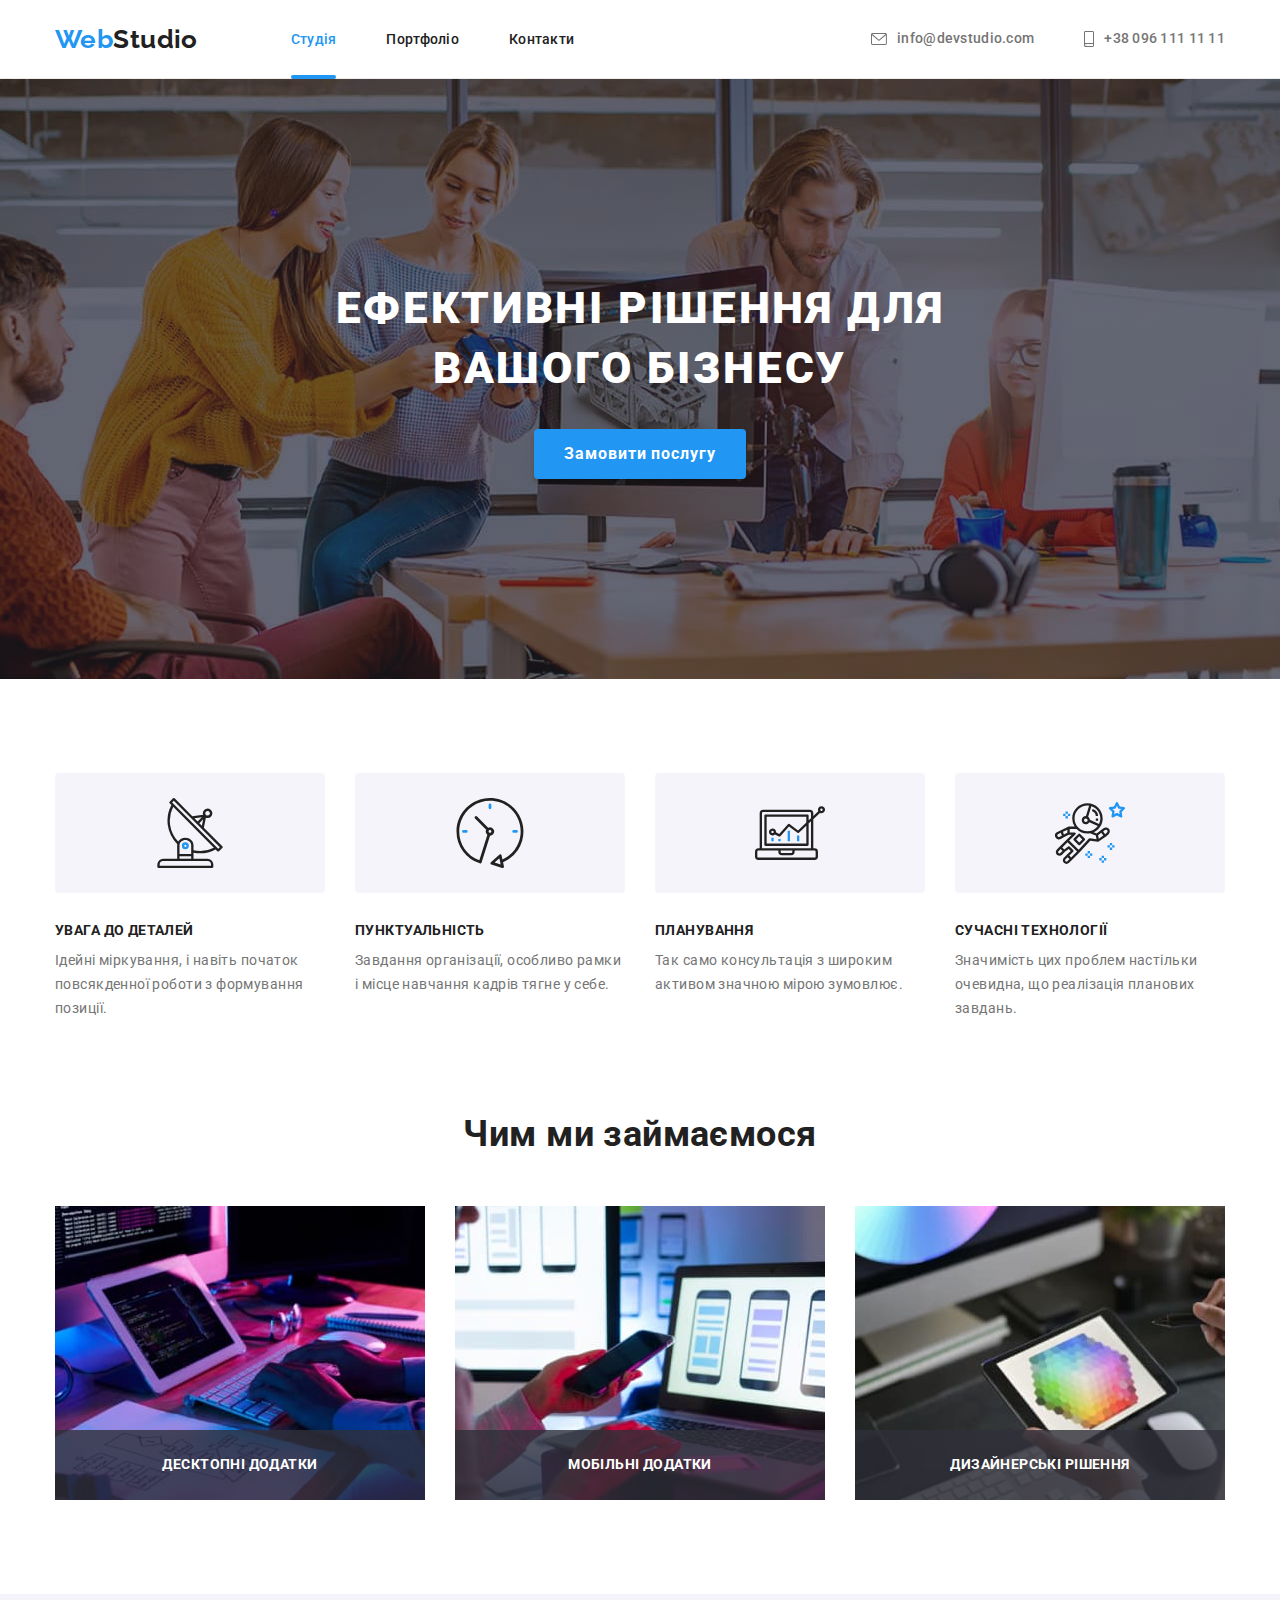
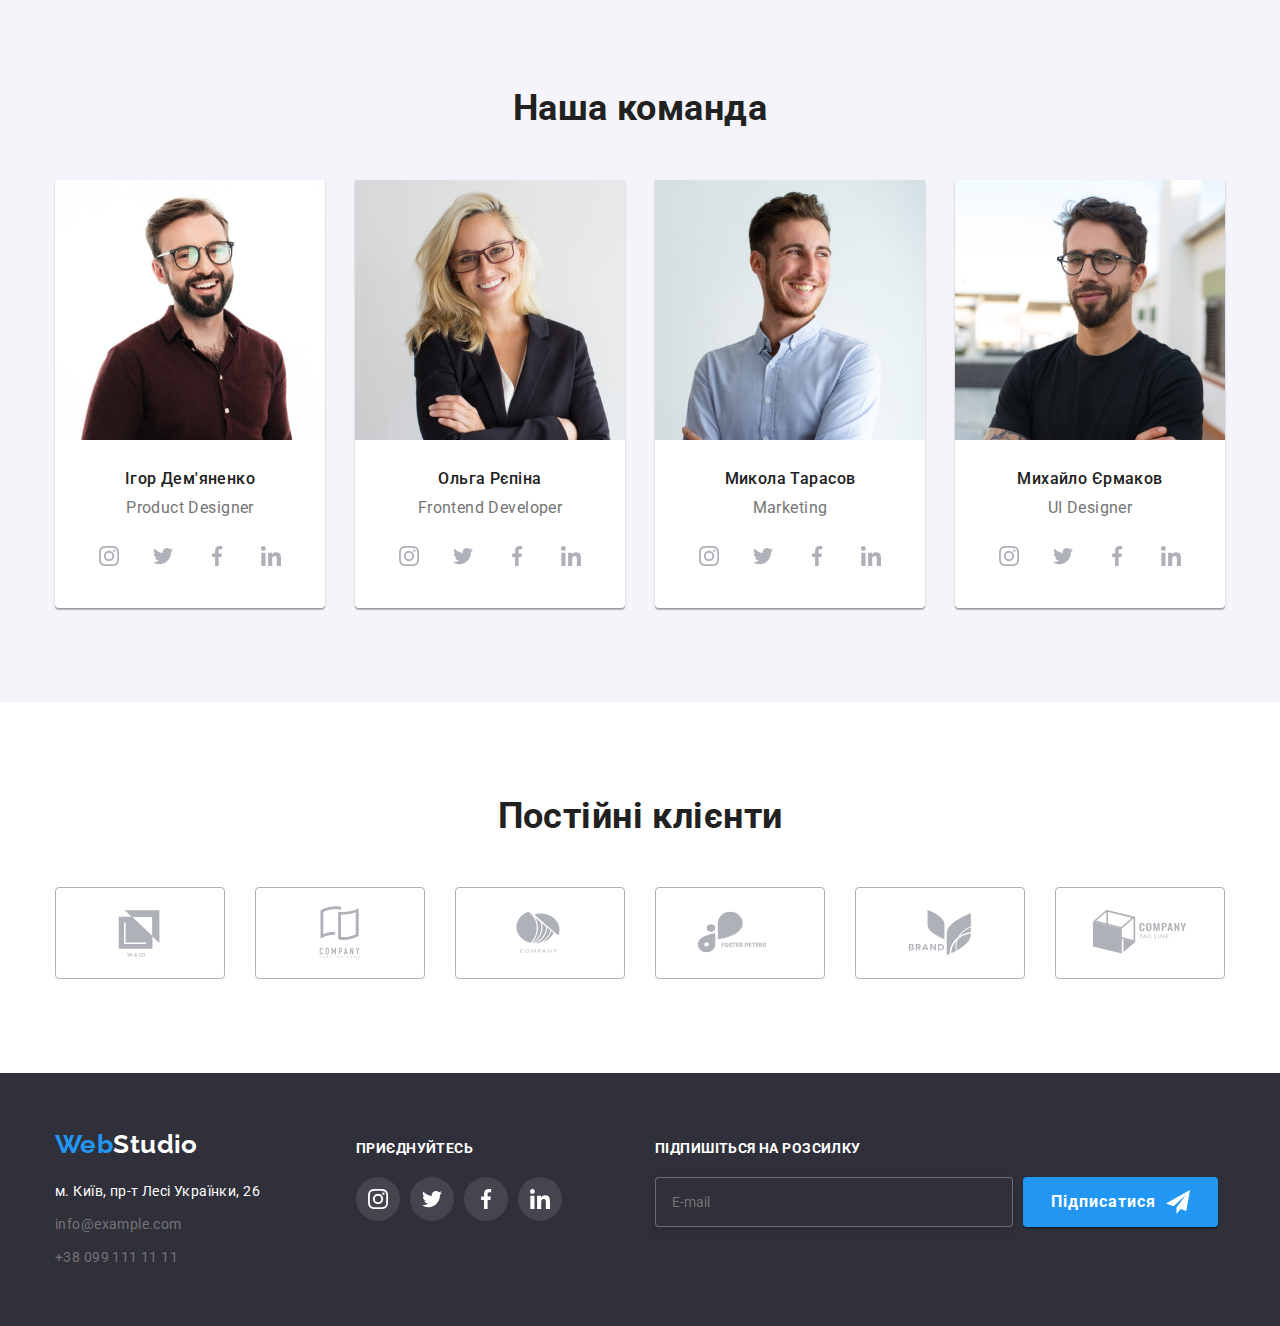
==== commit 25d5c8db: "Update 4" ====
--- a/index.html
+++ b/index.html
@@ -12,7 +12,7 @@
       rel="stylesheet">
    <title>Студія</title>
    <link rel="stylesheet" href="https://cdn.jsdelivr.net/npm/modern-normalize@1.1.0/modern-normalize.min.css">
-   <link rel="stylesheet" href="./css/styles.css">
+   <link rel="stylesheet" href="./css/main.min.css">
 </head>
 
 <body>
@@ -52,307 +52,297 @@
    </header>
    <main>
       <!-- Герой -->
-      <div class="section-box">
          <section class="hero">
             <div class="hero__box container">
                <h1 class="hero__titel">Ефективні рішення для вашого бізнесу</h1>
                <button class="hero__button" type="button" data-modal-open>Замовити послугу</button>
             </div>
          </section>
-      </div>
       <!-- Особливості -->
-      <div class="section-box">
-         <section class="features section">
-            <div class="features__box container">
-               <h2 class="visually-hidden">Особливості</h2>
-               <ul class="features__list">
-                  <li class="features__item">
-                     <div class="features__icon-box">
-                        <svg class="features__icon" width="70" height="70">
-                           <use href="./images/symbol-defs.svg#icon-antenna-1"></use>
-                        </svg>
-                     </div>
-                     <h3 class="features__titel">Увага до деталей</h3>
-                     <p class="features__text">Ідейні міркування, і навіть початок повсякденної роботи з формування
-                        позиції.
-                     </p>
-                  </li>
-                  <li class="features__item">
-                     <div class="features__icon-box">
-                        <svg class="features__icon" width="70" height="70">
-                           <use href="./images/symbol-defs.svg#icon-clock-1"></use>
-                        </svg>
-                     </div>
-                     <h3 class="features__titel">Пунктуальність</h3>
-                     <p class="features__text">Завдання організації, особливо рамки і місце навчання кадрів тягне у себе.
-                     </p>
-                  </li>
-                  <li class="features__item">
-                     <div class="features__icon-box">
-                        <svg class="features__icon" width="70" height="70">
-                           <use href="./images/symbol-defs.svg#icon-diagram-1"></use>
-                        </svg>
-                     </div>
-                     <h3 class="features__titel">Планування</h3>
-                     <p class="features__text">Так само консультація з широким активом значною мірою зумовлює.</p>
-                  </li>
-                  <li class="feature__item">
-                     <div class="features__icon-box">
-                        <svg class="features__icon" width="70" height="70">
-                           <use href="./images/symbol-defs.svg#icon-astronaut-1"></use>
-                        </svg>
-                     </div>
-                     <h3 class="features__titel">Сучасні технології</h3>
-                     <p class="features__text">Значимість цих проблем настільки очевидна, що реалізація планових завдань.
-                     </p>
-                  </li>
-               </ul>
-            </div>
-         </section>
-      </div>
+      <section class="features section">
+         <div class="features__box container">
+            <h2 class="visually-hidden">Особливості</h2>
+            <ul class="features__list">
+               <li class="features__item">
+                  <div class="features__icon-box">
+                     <svg class="features__icon" width="70" height="70">
+                        <use href="./images/symbol-defs.svg#icon-antenna-1"></use>
+                     </svg>
+                  </div>
+                  <h3 class="features__titel">Увага до деталей</h3>
+                  <p class="features__text">Ідейні міркування, і навіть початок повсякденної роботи з формування
+                     позиції.
+                  </p>
+               </li>
+               <li class="features__item">
+                  <div class="features__icon-box">
+                     <svg class="features__icon" width="70" height="70">
+                        <use href="./images/symbol-defs.svg#icon-clock-1"></use>
+                     </svg>
+                  </div>
+                  <h3 class="features__titel">Пунктуальність</h3>
+                  <p class="features__text">Завдання організації, особливо рамки і місце навчання кадрів тягне у себе.
+                  </p>
+               </li>
+               <li class="features__item">
+                  <div class="features__icon-box">
+                     <svg class="features__icon" width="70" height="70">
+                        <use href="./images/symbol-defs.svg#icon-diagram-1"></use>
+                     </svg>
+                  </div>
+                  <h3 class="features__titel">Планування</h3>
+                  <p class="features__text">Так само консультація з широким активом значною мірою зумовлює.</p>
+               </li>
+               <li class="feature__item">
+                  <div class="features__icon-box">
+                     <svg class="features__icon" width="70" height="70">
+                        <use href="./images/symbol-defs.svg#icon-astronaut-1"></use>
+                     </svg>
+                  </div>
+                  <h3 class="features__titel">Сучасні технології</h3>
+                  <p class="features__text">Значимість цих проблем настільки очевидна, що реалізація планових завдань.
+                  </p>
+               </li>
+            </ul>
+         </div>
+      </section>
       <!-- Чим ми займаємося -->
-      <div class="section-box">
-         <section class="work">
-            <div class="work__box container">
-               <h2 class="work__titel titel">Чим ми займаємося</h2>
-               <ul class="work__list">
-                  <li class="work__item">
-                     <div class="work__images__box">
-                        <img src="./images/box1.jpg" alt="Розробник друкує код" width="370">
-                        <p class="work__images__text">Десктопні додатки</p>
-                     </div>
-                  </li>
-
-
-                  <li class="work__item">
-                     <div class="work__images__box">
-                        <img src="./images/box2.jpg" alt="Розробник друкує код" width="370">
-                        <p class="work__images__text">Мобільні додатки</p>
-                     </div>
-                  </li>
-
-                  <li class="work__item">
-                     <div class="work__images__box">
-                        <img src="./images/box3.jpg" alt="Розробник друкує код" width="370">
-                        <p class="work__images__text">Дизайнерські рішення</p>
-                     </div>
-                  </li>
-
-               </ul>
-            </div>
-         </section>
+      <section class="work">
+         <div class="work__box container">
+            <h2 class="work__titel titel">Чим ми займаємося</h2>
+            <ul class="work__list">
+               <li class="work__item">
+                  <div class="work__images__box">
+                     <img src="./images/box1.jpg" alt="Розробник друкує код" width="370">
+                     <p class="work__images__text">Десктопні додатки</p>
+                  </div>
+               </li>
+
+
+               <li class="work__item">
+                  <div class="work__images__box">
+                     <img src="./images/box2.jpg" alt="Розробник друкує код" width="370">
+                     <p class="work__images__text">Мобільні додатки</p>
+                  </div>
+               </li>
+
+               <li class="work__item">
+                  <div class="work__images__box">
+                     <img src="./images/box3.jpg" alt="Розробник друкує код" width="370">
+                     <p class="work__images__text">Дизайнерські рішення</p>
+                  </div>
+               </li>
+
+            </ul>
+         </div>
+      </section>
       </div>
       <!-- Наша команда -->
-      <div class="section-box">
-         <section class="team section">
-            <div class="team__box container">
-               <h2 class="team__titel titel">Наша команда</h2>
-               <ul class="team__list">
-                  <li class="team__item">
-                     <img src="./images/img-t.jpg" alt="Ігор Дем'яненко" width="270">
-                     <div class="team-list__box">
-                        <h3 class="team__name">Ігор Дем'яненко</h3>
-                        <p class="team__position">Product Designer</p>
-                        <ul class="social__list">
-                           <li class="social__item">
-                              <a href="" class="social__link">
-                                 <svg class=" social__icon" width="20" height="20">
-                                    <use href="./images/symbol-defs.svg#icon-instagram-2"></use>
-                                 </svg>
-                              </a>
-                           </li>
-                           <li class="social__item">
-                              <a href="" class="social__link">
-                                 <svg class="social__icon" width="20" height="20">
-                                    <use href="./images/symbol-defs.svg#icon-twitter-1"></use>
-                                 </svg>
-                              </a>
-                           </li>
-                           <li class="social__item">
-                              <a href="" class="social__link">
-                                 <svg class="social__icon" width="20" height="20">
-                                    <use href="./images/symbol-defs.svg#icon-facebook-1"></use>
-                                 </svg>
-                              </a>
-                           </li>
-                           <li class="social__item">
-                              <a href="" class="social__link">
-                                 <svg class="social__icon" width="20" height="20">
-                                    <use href="./images/symbol-defs.svg#icon-linkedin-1"></use>
-                                 </svg>
-                              </a>
-                           </li>
-                        </ul>
-                     </div>
-                  </li>
-                  <li class="team__item">
-                     <img src="./images/img-t-1.jpg" alt="Ольга Рєпіна" width="270">
-                     <div class="team-list__box">
-                        <h3 class="team__name">Ольга Рєпіна</h3>
-                        <p class="team__position">Frontend Developer</p>
-                        <ul class="social__list">
-                           <li class="social__item">
-                              <a href=" " class="social__link">
-                                 <svg class=" social__icon" width="20" height="20">
-                                    <use href="./images/symbol-defs.svg#icon-instagram-2"></use>
-                                 </svg>
-                              </a>
-                           </li>
-                           <li class="social__item">
-                              <a href="" class="social__link">
-                                 <svg class="social__icon" width="20" height="20">
-                                    <use href="./images/symbol-defs.svg#icon-twitter-1"></use>
-                                 </svg>
-                              </a>
-                           </li>
-                           <li class="social__item">
-                              <a href="" class="social__link">
-                                 <svg class="social__icon" width="20" height="20">
-                                    <use href="./images/symbol-defs.svg#icon-facebook-1"></use>
-                                 </svg>
-                              </a>
-                           </li>
-                           <li class="social__item">
-                              <a href="" class="social__link">
-                                 <svg class="social__icon" width="20" height="20">
-                                    <use href="./images/symbol-defs.svg#icon-linkedin-1"></use>
-                                 </svg>
-                              </a>
-                           </li>
-                        </ul>
-                     </div>
-                  </li>
-                  <li class="team__item">
-                     <img src="./images/img-t-2.jpg" alt="Микола Тарасов" width="270">
-                     <div class="team-list__box">
-                        <h3 class="team__name">Микола Тарасов</h3>
-                        <p class="team__position">Marketing</p>
-                        <ul class="social__list">
-                           <li class="social__item">
-                              <a href="" class="social__link">
-                                 <svg class=" social__icon" width="20" height="20">
-                                    <use href="./images/symbol-defs.svg#icon-instagram-2"></use>
-                                 </svg>
-                              </a>
-                           </li>
-                           <li class="social__item">
-                              <a href="" class="social__link">
-                                 <svg class="social__icon" width="20" height="20">
-                                    <use href="./images/symbol-defs.svg#icon-twitter-1"></use>
-                                 </svg>
-                              </a>
-                           </li>
-                           <li class="social__item">
-                              <a href="" class="social__link">
-                                 <svg class="social__icon" width="20" height="20">
-                                    <use href="./images/symbol-defs.svg#icon-facebook-1"></use>
-                                 </svg>
-                              </a>
-                           </li>
-                           <li class="social__item">
-                              <a href="" class="social__link">
-                                 <svg class="social__icon" width="20" height="20">
-                                    <use href="./images/symbol-defs.svg#icon-linkedin-1"></use>
-                                 </svg>
-                              </a>
-                           </li>
-                        </ul>
-                     </div>
-                  </li>
-                  <li class="team__item">
-                     <img src="./images/img-t-3.jpg" alt="Михайло Єрмаков" width="270">
-                     <div class="team-list__box">
-                        <h3 class="team__name">Михайло Єрмаков</h3>
-                        <p class="team__position">UI Designer</p>
-                        <ul class="social__list">
-                           <li class="social__item">
-                              <a href="" class="social__link">
-                                 <svg class=" social__icon" width="20" height="20">
-                                    <use href="./images/symbol-defs.svg#icon-instagram-2"></use>
-                                 </svg>
-                              </a>
-                           </li>
-                           <li class="social__item">
-                              <a href="" class="social__link">
-                                 <svg class="social__icon" width="20" height="20">
-                                    <use href="./images/symbol-defs.svg#icon-twitter-1"></use>
-                                 </svg>
-                              </a>
-                           </li>
-                           <li class="social__item">
-                              <a href="" class="social__link">
-                                 <svg class="social__icon" width="20" height="20">
-                                    <use href="./images/symbol-defs.svg#icon-facebook-1"></use>
-                                 </svg>
-                              </a>
-                           </li>
-                           <li class="social__item">
-                              <a href="" class="social__link">
-                                 <svg class="social__icon" width="20" height="20">
-                                    <use href="./images/symbol-defs.svg#icon-linkedin-1"></use>
-                                 </svg>
-                              </a>
-                           </li>
-                        </ul>
-                     </div>
-                  </li>
-               </ul>
-            </div>
-         </section>
-      </div>
+      <section class="team section">
+         <div class="team__box container">
+            <h2 class="team__titel titel">Наша команда</h2>
+            <ul class="team__list">
+               <li class="team__item">
+                  <img src="./images/img-t.jpg" alt="Ігор Дем'яненко" width="270">
+                  <div class="team-list__box">
+                     <h3 class="team__name">Ігор Дем'яненко</h3>
+                     <p class="team__position">Product Designer</p>
+                     <ul class="social__list">
+                        <li class="social__item">
+                           <a href="" class="social__link">
+                              <svg class=" social__icon" width="20" height="20">
+                                 <use href="./images/symbol-defs.svg#icon-instagram-2"></use>
+                              </svg>
+                           </a>
+                        </li>
+                        <li class="social__item">
+                           <a href="" class="social__link">
+                              <svg class="social__icon" width="20" height="20">
+                                 <use href="./images/symbol-defs.svg#icon-twitter-1"></use>
+                              </svg>
+                           </a>
+                        </li>
+                        <li class="social__item">
+                           <a href="" class="social__link">
+                              <svg class="social__icon" width="20" height="20">
+                                 <use href="./images/symbol-defs.svg#icon-facebook-1"></use>
+                              </svg>
+                           </a>
+                        </li>
+                        <li class="social__item">
+                           <a href="" class="social__link">
+                              <svg class="social__icon" width="20" height="20">
+                                 <use href="./images/symbol-defs.svg#icon-linkedin-1"></use>
+                              </svg>
+                           </a>
+                        </li>
+                     </ul>
+                  </div>
+               </li>
+               <li class="team__item">
+                  <img src="./images/img-t-1.jpg" alt="Ольга Рєпіна" width="270">
+                  <div class="team-list__box">
+                     <h3 class="team__name">Ольга Рєпіна</h3>
+                     <p class="team__position">Frontend Developer</p>
+                     <ul class="social__list">
+                        <li class="social__item">
+                           <a href=" " class="social__link">
+                              <svg class=" social__icon" width="20" height="20">
+                                 <use href="./images/symbol-defs.svg#icon-instagram-2"></use>
+                              </svg>
+                           </a>
+                        </li>
+                        <li class="social__item">
+                           <a href="" class="social__link">
+                              <svg class="social__icon" width="20" height="20">
+                                 <use href="./images/symbol-defs.svg#icon-twitter-1"></use>
+                              </svg>
+                           </a>
+                        </li>
+                        <li class="social__item">
+                           <a href="" class="social__link">
+                              <svg class="social__icon" width="20" height="20">
+                                 <use href="./images/symbol-defs.svg#icon-facebook-1"></use>
+                              </svg>
+                           </a>
+                        </li>
+                        <li class="social__item">
+                           <a href="" class="social__link">
+                              <svg class="social__icon" width="20" height="20">
+                                 <use href="./images/symbol-defs.svg#icon-linkedin-1"></use>
+                              </svg>
+                           </a>
+                        </li>
+                     </ul>
+                  </div>
+               </li>
+               <li class="team__item">
+                  <img src="./images/img-t-2.jpg" alt="Микола Тарасов" width="270">
+                  <div class="team-list__box">
+                     <h3 class="team__name">Микола Тарасов</h3>
+                     <p class="team__position">Marketing</p>
+                     <ul class="social__list">
+                        <li class="social__item">
+                           <a href="" class="social__link">
+                              <svg class=" social__icon" width="20" height="20">
+                                 <use href="./images/symbol-defs.svg#icon-instagram-2"></use>
+                              </svg>
+                           </a>
+                        </li>
+                        <li class="social__item">
+                           <a href="" class="social__link">
+                              <svg class="social__icon" width="20" height="20">
+                                 <use href="./images/symbol-defs.svg#icon-twitter-1"></use>
+                              </svg>
+                           </a>
+                        </li>
+                        <li class="social__item">
+                           <a href="" class="social__link">
+                              <svg class="social__icon" width="20" height="20">
+                                 <use href="./images/symbol-defs.svg#icon-facebook-1"></use>
+                              </svg>
+                           </a>
+                        </li>
+                        <li class="social__item">
+                           <a href="" class="social__link">
+                              <svg class="social__icon" width="20" height="20">
+                                 <use href="./images/symbol-defs.svg#icon-linkedin-1"></use>
+                              </svg>
+                           </a>
+                        </li>
+                     </ul>
+                  </div>
+               </li>
+               <li class="team__item">
+                  <img src="./images/img-t-3.jpg" alt="Михайло Єрмаков" width="270">
+                  <div class="team-list__box">
+                     <h3 class="team__name">Михайло Єрмаков</h3>
+                     <p class="team__position">UI Designer</p>
+                     <ul class="social__list">
+                        <li class="social__item">
+                           <a href="" class="social__link">
+                              <svg class=" social__icon" width="20" height="20">
+                                 <use href="./images/symbol-defs.svg#icon-instagram-2"></use>
+                              </svg>
+                           </a>
+                        </li>
+                        <li class="social__item">
+                           <a href="" class="social__link">
+                              <svg class="social__icon" width="20" height="20">
+                                 <use href="./images/symbol-defs.svg#icon-twitter-1"></use>
+                              </svg>
+                           </a>
+                        </li>
+                        <li class="social__item">
+                           <a href="" class="social__link">
+                              <svg class="social__icon" width="20" height="20">
+                                 <use href="./images/symbol-defs.svg#icon-facebook-1"></use>
+                              </svg>
+                           </a>
+                        </li>
+                        <li class="social__item">
+                           <a href="" class="social__link">
+                              <svg class="social__icon" width="20" height="20">
+                                 <use href="./images/symbol-defs.svg#icon-linkedin-1"></use>
+                              </svg>
+                           </a>
+                        </li>
+                     </ul>
+                  </div>
+               </li>
+            </ul>
+         </div>
+      </section>
       <!--Постійні клієнти -->
-      <div class="section-box">
-         <section class="clients section">
-            <div class="clients__box container">
-               <h2 class="clients__titel titel">Постійні клієнти</h2>
-               <ul class="clients__list">
-                  <li class="clients__item">
-                     <a class="clients__link" href="">
-                        <svg class="clients__icon" width="106" height="60">
-                           <use href="./images/symbol-defs.svg#icon-Logo"></use>
-                        </svg>
-                     </a>
-                  </li>
-                  <li class="clients__item">
-                     <a class="clients__link" href="">
-                        <svg class="clients__icon" width="106" height="60">
-                           <use href="./images/symbol-defs.svg#icon-Logo-1"></use>
-                        </svg>
-                     </a>
-                  </li>
-                  <li class="clients__item">
-                     <a class="clients__link" href="">
-                        <svg class="clients__icon" width="106" height="60">
-                           <use href="./images/symbol-defs.svg#icon-Logo-2"></use>
-                        </svg>
-                     </a>
-                  </li>
-                  <li class="clients__item">
-                     <a class="clients__link" href="">
-                        <svg class="clients__icon" width="106" height="60">
-                           <use href="./images/symbol-defs.svg#icon-Logo-3"></use>
-                        </svg>
-                     </a>
-                  </li>
-                  <li class="clients__item">
-                     <a class="clients__link" href="">
-                        <svg class="clients__icon" width="106" height="60">
-                           <use href="./images/symbol-defs.svg#icon-Logo-4"></use>
-                        </svg>
-                     </a>
-                  </li>
-                  <li class="clients__item">
-                     <a class="clients__link" href="">
-                        <svg class="clients__icon" width="106" height="60">
-                           <use href="./images/symbol-defs.svg#icon-Logo-5"></use>
-                        </svg>
-                     </a>
-                  </li>
-               </ul>
-            </div>
-
-         </section>
-      </div>
+      <section class="clients section">
+         <div class="clients__box container">
+            <h2 class="clients__titel titel">Постійні клієнти</h2>
+            <ul class="clients__list">
+               <li class="clients__item">
+                  <a class="clients__link" href="">
+                     <svg class="clients__icon" width="106" height="60">
+                        <use href="./images/symbol-defs.svg#icon-Logo"></use>
+                     </svg>
+                  </a>
+               </li>
+               <li class="clients__item">
+                  <a class="clients__link" href="">
+                     <svg class="clients__icon" width="106" height="60">
+                        <use href="./images/symbol-defs.svg#icon-Logo-1"></use>
+                     </svg>
+                  </a>
+               </li>
+               <li class="clients__item">
+                  <a class="clients__link" href="">
+                     <svg class="clients__icon" width="106" height="60">
+                        <use href="./images/symbol-defs.svg#icon-Logo-2"></use>
+                     </svg>
+                  </a>
+               </li>
+               <li class="clients__item">
+                  <a class="clients__link" href="">
+                     <svg class="clients__icon" width="106" height="60">
+                        <use href="./images/symbol-defs.svg#icon-Logo-3"></use>
+                     </svg>
+                  </a>
+               </li>
+               <li class="clients__item">
+                  <a class="clients__link" href="">
+                     <svg class="clients__icon" width="106" height="60">
+                        <use href="./images/symbol-defs.svg#icon-Logo-4"></use>
+                     </svg>
+                  </a>
+               </li>
+               <li class="clients__item">
+                  <a class="clients__link" href="">
+                     <svg class="clients__icon" width="106" height="60">
+                        <use href="./images/symbol-defs.svg#icon-Logo-5"></use>
+                     </svg>
+                  </a>
+               </li>
+            </ul>
+         </div>
+      </section>
    </main>
    <footer class="footer">
       <div class="footer__box container">
@@ -453,7 +443,8 @@
             <label class="modal-form__box" for="user-email">
                <span class="modal-form__text">Пошта</span>
                <span class="modal-form__input-box">
-                  <input class="modal-form__input" id="user-email" name="user-email" type="email" minlength="3" required>
+                  <input class="modal-form__input" id="user-email" name="user-email" type="email" minlength="3"
+                     required>
                   <span class="modal-form__icon-box">
                      <svg class="modal-form__icon" width="18" height="18">
                         <use href="./images/symbol-defs.svg#icon-email-black-18dp-1"></use>
--- a/css/main.min.css
+++ b/css/main.min.css
@@ -0,0 +1 @@
+:root{--brand-color: #212121;--second-color: #757575;--basic-color: #ffffff;--hover-color: #2196f3;--background: #2f303a;--background-hover: #188ce8;--background-second: #f5f4fa;--border-header-color: #ececec;--border-color: #eeeeee;--second-border-color: #afb1b8;--background-social-color: rgba(255, 255, 255, 0.1);--background-prtfolio-color: rgba(33, 150, 243, 0.9);--background-work-text-color: rgba(47, 48, 58, 0.8)}body{font-size:14px;font-family:"Roboto",sans-serif;letter-spacing:.03em;color:var(--brand-color);background-color:var(--basic-color)}h1,h2,h3,h4,p{margin-top:0;margin-bottom:0}img{display:block}ul{list-style:none;margin-top:0;margin-bottom:0;padding-left:0}a{text-decoration:none}.page-header_border{border-bottom:1px solid var(--border-header-color)}.section-box{max-width:1600px;margin-left:auto;margin-right:auto}.container{width:1200px;margin-left:auto;margin-right:auto;padding-left:15px;padding-right:15px}.section{padding-top:94px;padding-bottom:94px}.visually-hidden{position:absolute;white-space:nowrap;width:1px;height:1px;overflow:hidden;border:0;padding:0;clip:rect(0 0 0 0);clip-path:inset(50%);margin:-1px}.titel{font-weight:700;font-size:36px;line-height:1.16;text-align:center}.logo{display:flex;font-family:"Raleway",sans-serif;font-weight:700;font-size:26px;line-height:1.19;color:var(--brand-color);margin-right:93px}.logo__item{color:var(--hover-color)}.page-header{padding-top:24px;padding-bottom:23px}.page-header__box{display:flex;align-items:center;justify-content:space-between}.nav{display:flex;justify-content:center;align-items:center}.nav__list{display:flex;justify-content:center;align-items:center}.nav__item:not(:last-child){margin-right:50px}.nav__link{position:relative;padding-top:32px;padding-bottom:32px;font-weight:500;font-size:14px;line-height:1.14;letter-spacing:.02em;color:var(--brand-color);transition:color 250ms cubic-bezier(0.4, 0, 0.2, 1)}.nav__link:hover,.nav__link:focus{color:var(--hover-color)}.nav__link_current::after{position:absolute;bottom:0;left:0;display:block;width:100%;height:4px;background-color:var(--hover-color);border-radius:2px;content:""}.nav__link_current{color:var(--hover-color)}.contact__list{display:flex;justify-content:flex-start;align-items:center}.contact__item{display:flex;justify-content:center;align-items:center;font-weight:500;font-size:14px;line-height:1.14;letter-spacing:.02em}.contact__item:first-child{margin-right:50px}.contact__link{display:flex;justify-content:center;align-items:center;color:var(--second-color);fill:currentColor;transition:color 250ms cubic-bezier(0.4, 0, 0.2, 1)}.contact__link:hover,.contact__link:focus{color:var(--hover-color)}.contact__icon{margin-right:10px}.address__link{transition:color 250ms cubic-bezier(0.4, 0, 0.2, 1)}.hero{padding-top:200px;padding-bottom:200px;background-image:linear-gradient(rgba(47, 48, 58, 0.4), rgba(47, 48, 58, 0.4)),url(../images/bg.jpg);background-color:var(--background);background-size:1600px;background-repeat:no-repeat;background-position:center}.hero__box{display:flex;flex-direction:column;align-items:center;text-align:center}.hero__titel{font-weight:900;font-size:44px;line-height:1.36;letter-spacing:.06em;text-transform:uppercase;color:var(--basic-color);width:696px;margin-bottom:30px}.hero__button{font-family:inherit;font-weight:700;font-size:16px;line-height:1.88;letter-spacing:.06em;color:var(--basic-color);cursor:pointer;background-color:var(--hover-color);border:0px;border-radius:4px;padding:10px 30px;box-shadow:0px 4px 4px rgba(0,0,0,.15);transition:background-color 250ms cubic-bezier(0.4, 0, 0.2, 1),box-shadow 250ms cubic-bezier(0.4, 0, 0.2, 1)}.hero__button:hover,.hero__button:focus{background-color:var(--background-hover);box-shadow:0px 4px 4px rgba(0,0,0,.15)}.features__list{display:flex;align-items:flex-start;gap:30px}.features__list .features__item{max-width:270px}.features__list .features__icon-box{display:flex;justify-content:center;align-items:center;background-color:var(--background-second);border-radius:4px;width:270px;height:120px;margin-bottom:30px}.features__list .features__titel{font-weight:700;font-size:14px;line-height:1.14;text-transform:uppercase;margin-bottom:10px}.features__list .features__text{font-size:14px;line-height:1.71;color:var(--second-color)}.work{padding-bottom:94px}.work .work__titel{margin-bottom:50px}.work .work__list{display:flex;align-items:center;gap:30px}.work .work__images__box{position:relative}.work .work__images__text{position:absolute;display:flex;justify-content:center;align-items:center;bottom:0;left:0;width:370px;height:70px;background-color:var(--background-work-text-color);font-weight:700;font-size:14px;line-height:1.14;text-align:center;text-transform:uppercase;color:var(--basic-color)}.team{background-color:var(--background-second)}.team .team__list{display:flex;align-items:center}.team .team__item{background-color:var(--basic-color);box-shadow:0px 1px 3px rgba(0,0,0,.12),0px 1px 1px rgba(0,0,0,.14),0px 2px 1px rgba(0,0,0,.2);border-radius:0px 0px 4px 4px}.team .team__item:not(:last-child){margin-right:30px}.team .team__titel{margin-bottom:50px}.team .team-list__box{padding:30px 30px}.team .team__name{font-weight:500;font-size:16px;line-height:1.18;text-align:center;margin-bottom:10px}.team .team__position{font-size:16px;line-height:1.18;text-align:center;color:var(--second-color)}.team .social__list{display:flex;justify-content:center;gap:10px;margin-top:16px}.team .social__link{display:flex;justify-content:center;align-items:center;width:44px;height:44px;border-radius:50%;color:var(--second-border-color);fill:currentColor;transition:background-color 250ms cubic-bezier(0.4, 0, 0.2, 1),color 250ms cubic-bezier(0.4, 0, 0.2, 1)}.team .social__link:hover,.team .social__link:focus{background-color:var(--hover-color)}.team .social__link:hover .social__icon,.team .social__link:focus .social__icon{fill:var(--basic-color)}.clients__list{display:flex;justify-content:center;align-items:center;margin-top:50px;gap:30px}.clients__item{display:flex;justify-content:center;align-items:center}.clients__link{display:flex;justify-content:center;align-items:center;color:var(--second-border-color);width:170px;height:92px;border:1px solid var(--second-border-color);border-radius:4px;fill:currentColor;transition:border 250ms cubic-bezier(0.4, 0, 0.2, 1),color 250ms cubic-bezier(0.4, 0, 0.2, 1)}.clients__link:hover,.clients__link:focus{border:1px solid var(--hover-color);color:var(--hover-color);fill:currentColor}.clients__icon{display:flex;justify-content:center;align-items:center}.footer{margin-left:auto;margin-right:auto;background-color:var(--background);padding-top:56px;padding-bottom:56px}.footer .footer__box{display:flex;justify-content:flex-start;align-items:baseline}.footer .footer__item:not(:last-child){margin-bottom:9px}.footer .address{display:flex;align-items:flex-start;flex-direction:column;font-style:normal;font-size:14px;line-height:1.71;width:231px;margin-top:20px}.footer .address__link{display:flex;align-items:flex-start;flex-direction:column;color:var(--basic-color)}.footer .address__link:hover,.footer .address__link:focus{color:var(--hover-color)}.footer .footer__link{display:flex;justify-content:flex-start;align-items:center;color:var(--second-color);fill:currentColor;transition:color 250ms cubic-bezier(0.4, 0, 0.2, 1)}.footer .footer__link:hover,.footer .footer__link:focus{color:var(--hover-color)}.footer__logo{font-family:"Raleway",sans-serif;font-weight:700;font-size:26px;line-height:1.19;color:var(--basic-color);margin-bottom:20px}.footer-social__box{display:flex;justify-content:center;align-items:flex-start;flex-direction:column;margin-left:70px}.footer-social__text{font-weight:700;font-size:14px;line-height:1.14;letter-spacing:.03em;text-transform:uppercase;color:var(--basic-color);display:flex;justify-content:flex-start}.footer-social__list{display:flex;justify-content:flex-start;align-items:flex-start;gap:10px;margin-top:20px}.footer-social__link{display:flex;justify-content:center;align-items:center;width:44px;height:44px;border-radius:50%;background-color:var(--background-social-color);transition:background-color 250ms cubic-bezier(0.4, 0, 0.2, 1)}.footer-social__link:hover,.footer-social__link:focus{background-color:var(--hover-color)}.footer-social__icon{fill:var(--basic-color);transition:fill 250ms cubic-bezier(0.4, 0, 0.2, 1)}.footer-social__link:hover .footer-social__icon,.footer-social__link:focus .footer-social__icon{fill:var(--basic-color)}.footer-form__box{display:flex;justify-content:center;align-items:flex-start;flex-direction:column;margin-left:93px}.footer-form{display:flex;justify-content:center;align-items:flex-start}.footer-form__text{display:flex;margin-bottom:20px;font-weight:700;font-size:14px;line-height:1.14;text-transform:uppercase;color:var(--basic-color)}.footer-form__label{margin-right:10px}.footer-form__input{display:block;width:358px;height:50px;padding-left:16px;color:var(--basic-color);background-color:var(--background);border:1px solid rgba(255,255,255,.3);filter:drop-shadow(0px 4px 4px rgba(0, 0, 0, 0.15));border-radius:4px;transition:border-color 250ms cubic-bezier(0.4, 0, 0.2, 1)}.footer-form__input:focus{outline:none;border-color:var(--hover-color)}.footer-form__button{display:flex;justify-content:baseline;align-items:center;margin:0 auto;font-family:inherit;font-weight:700;font-size:16px;line-height:1.88;letter-spacing:.06em;color:var(--basic-color);cursor:pointer;background-color:var(--hover-color);border:0px;border-radius:4px;padding:10px 28px;box-shadow:0px 1px 3px rgba(0,0,0,.12),0px 1px 1px rgba(0,0,0,.14),0px 2px 1px rgba(0,0,0,.2);transition:background-color 250ms cubic-bezier(0.4, 0, 0.2, 1),box-shadow 250ms cubic-bezier(0.4, 0, 0.2, 1)}.footer-form__button:hover,.footer-form__button:focus{background-color:var(--background-hover);box-shadow:0px 1px 3px rgba(0,0,0,.12),0px 1px 1px rgba(0,0,0,.14),0px 2px 1px rgba(0,0,0,.2)}.footer-form__button__icon{display:block;margin-left:10px}.filter__box{margin-bottom:50px}.filter__box .filter__list{font-weight:500;font-size:16px;line-height:1.62;display:flex;align-items:center;justify-content:center}.filter__box .filter__item{text-align:center}.filter__box .filter__item:not(:last-child){margin-right:8px}.filter__box .filter__button{font-family:inherit;font-weight:500;font-size:16px;line-height:1.62;text-align:center;cursor:pointer;border:0px;border-radius:4px;padding-top:6px;padding-bottom:6px;padding-left:22px;padding-right:22px;color:var(--brand-color);background-color:var(--background-second);transition:background-color 250ms cubic-bezier(0.4, 0, 0.2, 1),color 250ms cubic-bezier(0.4, 0, 0.2, 1),box-shadow 250ms cubic-bezier(0.4, 0, 0.2, 1)}.filter__box .filter__button:hover,.filter__box .filter__button:focus{background-color:var(--hover-color);color:var(--basic-color);box-shadow:0px 3px 1px rgba(0,0,0,.1),0px 1px 2px rgba(0,0,0,.08),0px 2px 2px rgba(0,0,0,.12)}.portfolio__list{display:flex;align-items:center;justify-content:space-around;flex-wrap:wrap;gap:30px}.portfolio__link{display:block;color:inherit;width:370px;height:404px;transition:box-shadow 250ms cubic-bezier(0.4, 0, 0.2, 1)}.portfolio__link:hover,.portfolio__link:focus{box-shadow:0px 1px 1px rgba(0,0,0,.12),0px 4px 4px rgba(0,0,0,.06),1px 4px 6px rgba(0,0,0,.16)}.portfolio__subtitel{font-weight:700;font-size:18px;line-height:2;letter-spacing:.06em;margin-bottom:4px}.portfolio__text{font-size:16px;line-height:1.88;color:var(--second-color)}.portfolio__border{padding-top:20px;padding-bottom:20px;padding-left:24px;padding-right:24px;border-left:1px solid var(--border-color);border-right:1px solid var(--border-color);border-bottom:1px solid var(--border-color)}.portfolio__img{position:relative;overflow:hidden}.overlay{position:absolute;font-size:18px;line-height:1.56;color:var(--basic-color);top:0;left:0;width:100%;height:100%;padding:63px 24px;background-color:var(--background-prtfolio-color);transform:translate(0, 100%);transition:transform 250ms cubic-bezier(0.4, 0, 0.2, 1)}.portfolio__link:hover .overlay,.portfolio__link:focus .overlay{transform:translate(0, 0)}.backdrop{position:fixed;z-index:100;top:0;left:0;width:100%;height:100%;background-color:rgba(0,0,0,.2);transition:opacity 400ms,visibility 450ms}.backdrop.is-hidden{visibility:hidden;opacity:0;pointer-events:none}.modal__box{display:flex;flex-direction:column;padding:40px;position:absolute;top:50%;left:50%;transform:translate(-50%, -50%);width:528px;height:581px;background-color:var(--basic-color);box-shadow:0px 1px 3px rgba(0,0,0,.12),0px 1px 1px rgba(0,0,0,.14),0px 2px 1px rgba(0,0,0,.2);border-radius:4px}.modal__close-button{position:absolute;display:flex;justify-content:center;align-items:center;width:30px;height:30px;border:1px solid rgba(0,0,0,.1);border-radius:50%;top:8px;right:8px;cursor:pointer;background-color:var(--basic-color);transition:fill 250ms cubic-bezier(0.4, 0, 0.2, 1)}.modal__close-button:hover,.modal__close-button:focus{fill:var(--hover-color)}.modal__close-button-icon{display:flex;justify-content:center;align-items:center}.modal__area-text{display:flex;justify-content:center;margin-bottom:12px;font-weight:700;font-size:20px;line-height:1.15;text-align:center;color:var(--brand-color)}.modal-form__box{display:block;margin-bottom:10px}.modal-form__text{display:block;margin-bottom:4px;font-size:12px;line-height:1.16;letter-spacing:.01em;color:var(--second-color)}.modal-form__input-box{display:block;position:relative}.modal-form__input{width:100%;height:40px;border:1px solid rgba(33,33,33,.2);border-radius:4px;padding-left:42px;transition:border-color 250ms cubic-bezier(0.4, 0, 0.2, 1)}.modal-form__input:focus{outline:none;border-color:var(--hover-color)}.modal-form__icon{position:absolute;top:50%;left:12px;transform:translateY(-50%);transition:fill 250ms cubic-bezier(0.4, 0, 0.2, 1)}.modal-form__input:focus+.modal-form__icon-box{fill:var(--hover-color)}.modal-form__messege-box{display:block;margin-bottom:20px}.modal-form__messege{resize:none;width:100%;height:120px;border:1px solid rgba(33,33,33,.2);border-radius:4px;padding:12px 16px;transition:border-color 250ms cubic-bezier(0.4, 0, 0.2, 1)}.modal-form__messege:focus{outline:none;border-color:var(--hover-color)}.modal-form__messege::placeholder{font-size:12px;line-height:1.16;letter-spacing:.01em;color:rgba(117,117,117,.5)}.modal-form__check-box{display:flex;justify-content:flex-start;align-items:center;margin-left:12px;margin-bottom:30px}.modal-form__check-box::before{display:block;width:16px;height:15px;border:2px solid var(--brand-color);border-radius:2px;cursor:pointer;content:"";transition:border-color 250ms cubic-bezier(0.4, 0, 0.2, 1)}.modal-form__check:checked+.modal-form__check-box::before{background-color:var(--hover-color);background-image:url(../images/Vector.svg);background-repeat:no-repeat;background-position:center;border-color:var(--hover-color)}.modal-form__check:focus+.modal-form__check-box::before{border-color:var(--hover-color)}.modal-form__check-text{margin-left:7px;font-size:14px;line-height:1.71;color:var(--second-color)}.modal-form__check-link{font-family:inherit;font-size:14px;line-height:1.71;text-decoration:underline;color:var(--hover-color)}.modal-form__submit-button{display:flex;justify-content:center;align-items:center;align-self:center;margin:0 auto;font-family:inherit;font-weight:700;font-size:16px;line-height:1.88;letter-spacing:.06em;color:var(--basic-color);cursor:pointer;background-color:var(--hover-color);border:0px;border-radius:4px;padding:10px 52px;box-shadow:0px 1px 3px rgba(0,0,0,.12),0px 1px 1px rgba(0,0,0,.14),0px 2px 1px rgba(0,0,0,.2);transition:background-color 250ms cubic-bezier(0.4, 0, 0.2, 1),box-shadow 250ms cubic-bezier(0.4, 0, 0.2, 1)}.modal-form__submit-button:hover,.modal-form__submit-button:focus{background-color:var(--background-hover);box-shadow:0px 1px 3px rgba(0,0,0,.12),0px 1px 1px rgba(0,0,0,.14),0px 2px 1px rgba(0,0,0,.2)}/*# sourceMappingURL=main.min.css.map */